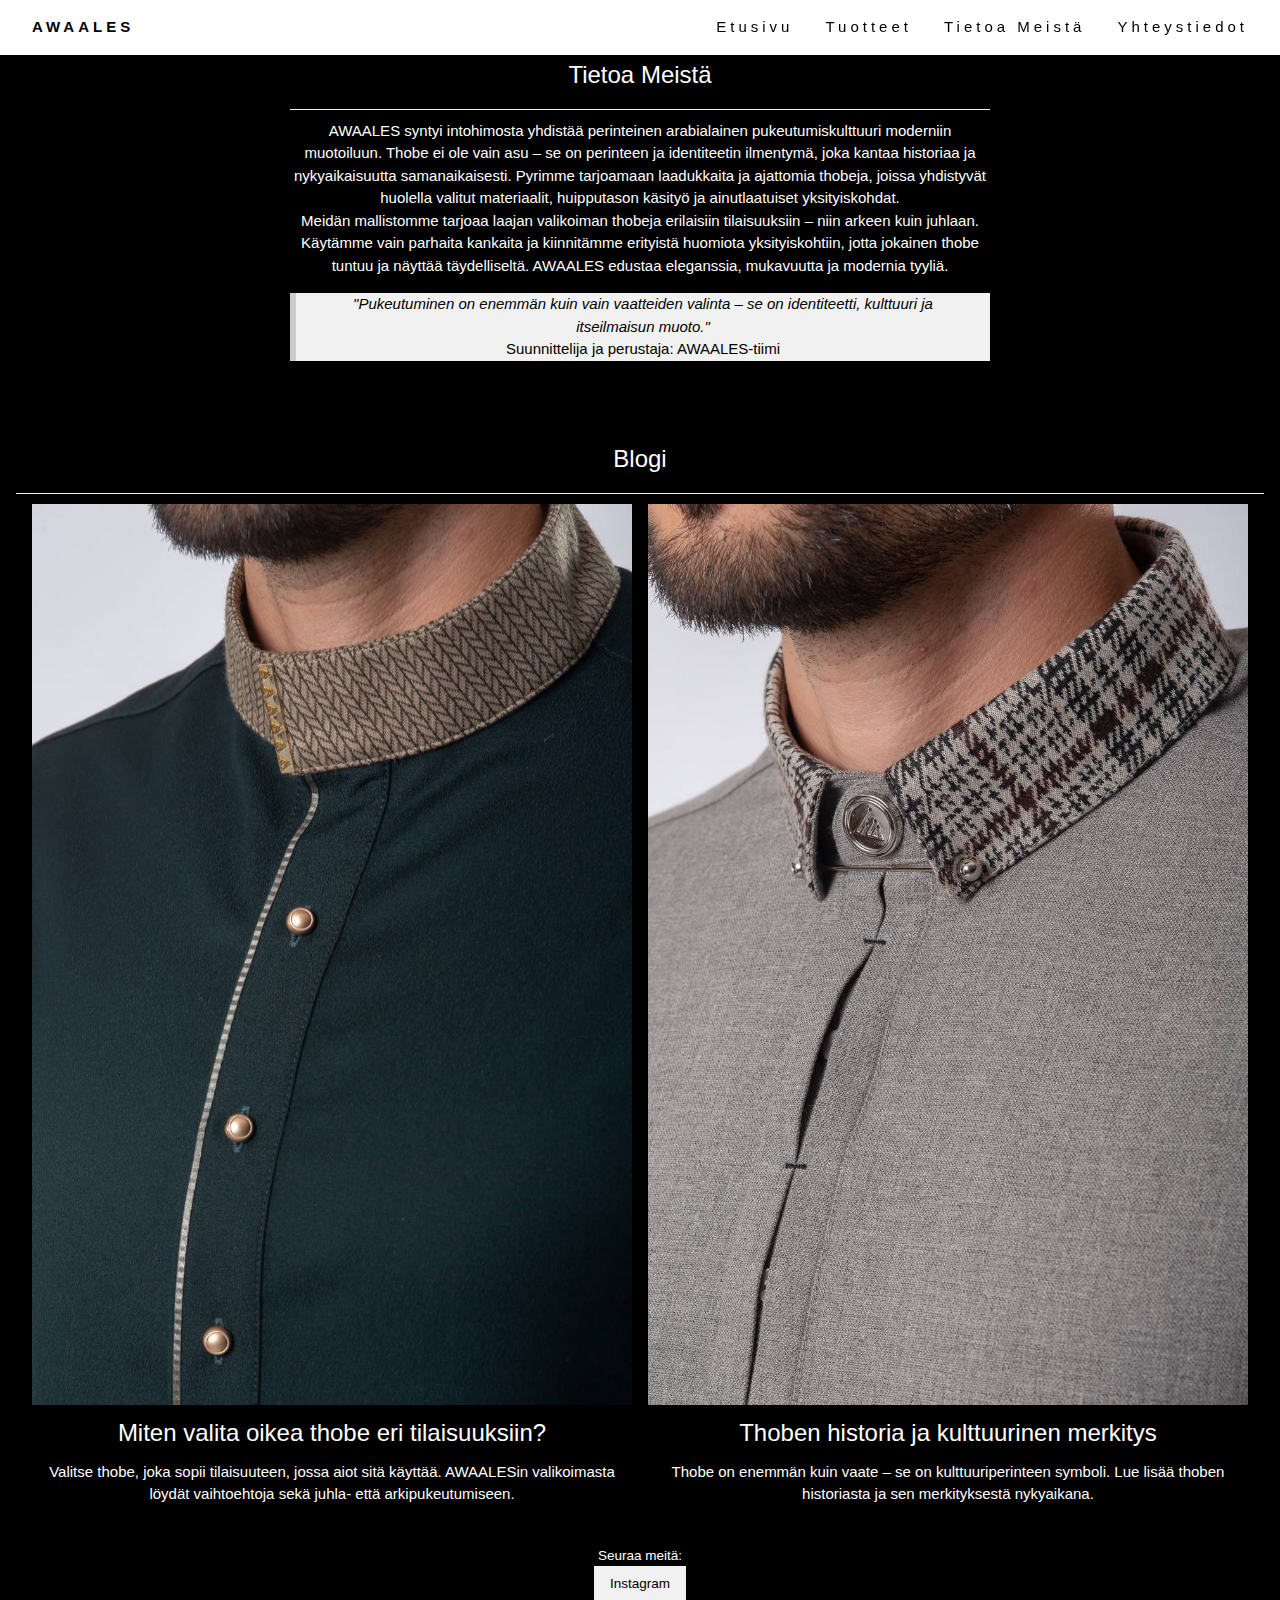
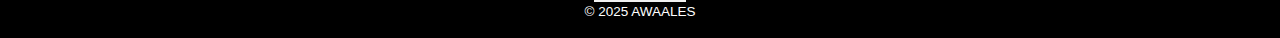
==== about.html @ 97012d6a "Update about.html" ====
<!DOCTYPE html>
<html lang="fi">
<head>
    <meta charset="UTF-8">
    <meta name="viewport" content="width=device-width, initial-scale=1.0">
    <title>Tietoa Meistä - AWAALES</title>
    <link rel="stylesheet" href="https://www.w3schools.com/w3css/4/w3.css">
    <link rel="stylesheet" href="style.css">
</head>
<body>

<div id="header"></div>
<script>
    fetch("header.html")
        .then(response => response.text())
        .then(data => document.getElementById("header").innerHTML = data);
</script>

<!-- Tietoa Meistä -sisältö -->
<main class="w3-black w3-content w3-padding" style="max-width:1564px" id="about">
    <br>
    <div class="w3-content" style="max-width:700px">
  <h3 class="w3-border-bottom w3-border-light-grey w3-padding-16">Tietoa Meistä</h3>
    <p>AWAALES syntyi intohimosta yhdistää perinteinen arabialainen pukeutumiskulttuuri moderniin muotoiluun. Thobe ei ole vain asu – se on perinteen ja identiteetin ilmentymä, joka kantaa historiaa ja nykyaikaisuutta samanaikaisesti. Pyrimme tarjoamaan laadukkaita ja ajattomia thobeja, joissa yhdistyvät huolella valitut materiaalit, huipputason käsityö ja ainutlaatuiset yksityiskohdat.</p>
    <p>Meidän mallistomme tarjoaa laajan valikoiman thobeja erilaisiin tilaisuuksiin – niin arkeen kuin juhlaan. Käytämme vain parhaita kankaita ja kiinnitämme erityistä huomiota yksityiskohtiin, jotta jokainen thobe tuntuu ja näyttää täydelliseltä. AWAALES edustaa eleganssia, mukavuutta ja modernia tyyliä.</p>
    <div class="w3-panel w3-leftbar w3-light-grey">
      <p><i>"Pukeutuminen on enemmän kuin vain vaatteiden valinta – se on identiteetti, kulttuuri ja itseilmaisun muoto."</i></p>
      <p>Suunnittelija ja perustaja: AWAALES-tiimi</p>
    </div>
    
</main>
<!-- Blogisisältö -->
<main class="w3-black w3-content w3-padding" style="max-width:1564px" id="blog">
    <br>
    <h3 class="w3-border-bottom w3-border-light-grey w3-padding-16">Blogi</h3>
    <div class="w3-row-padding">
        <div class="w3-col l6 m6 w3-margin-bottom">
            <img src="IMG_1146.JPG" alt="Thoben valinta" style="width:100%">
            <h3>Miten valita oikea thobe eri tilaisuuksiin?</h3>
            <p>Valitse thobe, joka sopii tilaisuuteen, jossa aiot sitä käyttää. AWAALESin valikoimasta löydät vaihtoehtoja sekä juhla- että arkipukeutumiseen.</p>
        </div>
        <div class="w3-col l6 m6 w3-margin-bottom">
            <img src="IMG_1148.JPG" alt="Thoben historia" style="width:100%">
            <h3>Thoben historia ja kulttuurinen merkitys</h3>
            <p>Thobe on enemmän kuin vaate – se on kulttuuriperinteen symboli. Lue lisää thoben historiasta ja sen merkityksestä nykyaikana.</p>
        </div>
    </div>
</main>
<div id="footer"></div>
<script>
    fetch("footer.html")
        .then(response => response.text())
        .then(data => document.getElementById("footer").innerHTML = data);
</script>

</body>
</html>
---- style.css ----
/* Päivitetty style.css - Korjattu jättimäinen logo */

/* Reset */
* {
    margin: 0;
    padding: 0;
    box-sizing: border-box;
}

body {
    font-family: 'Poppins', sans-serif;
    background-color: #fafafa;
    color: #333;
    text-align: center;
}

/* Navigaatio */
.header {
    background: #fff;
    padding: 10px 5%;
    display: flex;
    justify-content: space-between;
    align-items: center;
    position: relative;
}

.header .logo img {
    max-width: 120px; /* Pienennetty logo */
    height: auto;
    display: block;
}

.navbar {
    background-color: #333;
}

.nav-menu {
    display: grid;
    grid-template-columns: repeat(5, 1fr); /* Adjust the number based on the number of menu items */
    list-style-type: none;
    margin: 0;
    padding: 0;
    text-align: center;
}

.nav-menu li {
    display: inline;
}

.nav-menu a {
    display: block;
    color: white;
    padding: 14px 20px;
    text-decoration: none;
}

.nav-menu a:hover {
    background-color: #111;
}
/* Hero-osio ilman jättimäistä logoa */
.hero {
    background-color: #f8f8f8;
    padding: 60px 20px;
    text-align: center;
}
.hero .logo {
    max-width: 120px; /* Adjust the size as needed */
    height: auto;
    display: block;
}
.hero h1 {
    font-size: 2rem;
    color: #c7a349;
    font-weight: bold;
    margin-top: 20px;
}

.hero p {
    font-size: 1rem;
    color: #555;
}

/* Tuotteiden esittely */
.products {
    padding: 40px 20px;
    background: #fff;
}

.products h2 {
    font-size: 1.8rem;
    color: #c7a349;
    margin-bottom: 20px;
    font-weight: bold;
}

.product-grid {
    display: grid;
    grid-template-columns: repeat(auto-fit, minmax(250px, 1fr));
    gap: 20px;
    max-width: 1000px;
    margin: 0 auto;
    padding: 10px;
}

.product-item {
    text-align: center;
    border: 1px solid #ddd;
    padding: 10px;
    border-radius: 8px;
    background: #f9f9f9;
    transition: transform 0.3s ease-in-out, box-shadow 0.3s ease-in-out;
}

.product-item img {
    width: 100%;
    max-width: 250px;
    height: auto;
    border-radius: 5px;
}

.product-item:hover {
    transform: scale(1.03);
    box-shadow: 0 3px 10px rgba(0, 0, 0, 0.1);
}

/* Footer */
footer {
    background-color: #222;
    color: #fff;
    padding: 15px;
    font-size: 0.9rem;
}

.social-icons {
    display: flex;
    justify-content: center;
    gap: 10px;
    margin-bottom: 8px;
}

.social-icon {
    color: #c7a349;
    font-size: 20px;
    transition: color 0.3s;
}

.social-icon:hover {
    color: #fff;
}
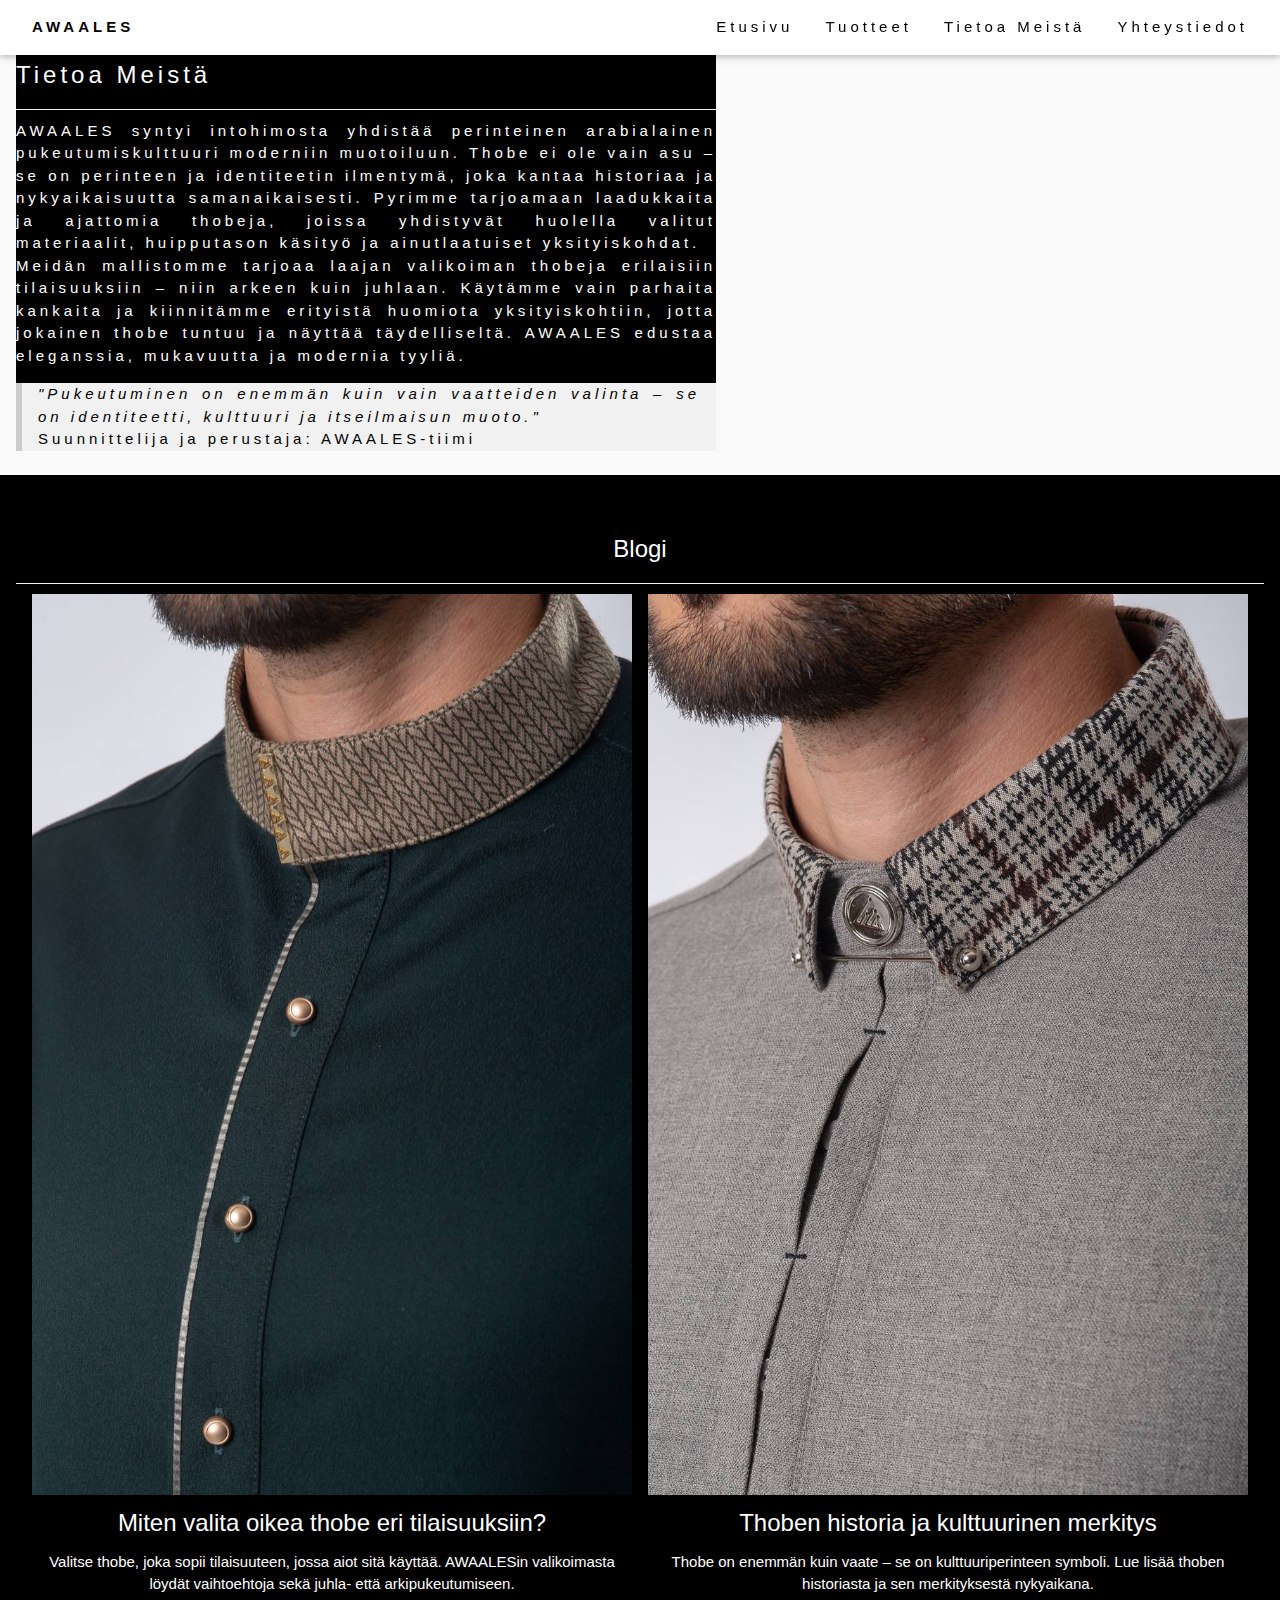
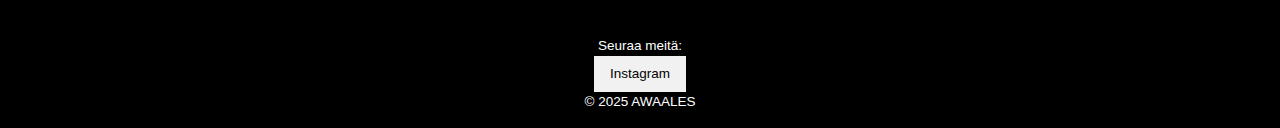
==== commit cd3d39b7: "Update about.html" ====
--- a/about.html
+++ b/about.html
@@ -17,9 +17,9 @@
 </script>
 
 <!-- Tietoa Meistä -sisältö -->
-<main class="w3-black w3-content w3-padding" style="max-width:1564px" id="about">
+<main class="w3-wide w3-content w3-padding" style="max-width:1564px" id="about">
     <br>
-    <div class="w3-content" style="max-width:700px">
+    <div class="w3-black w3-justify" style="max-width:700px">
   <h3 class="w3-border-bottom w3-border-light-grey w3-padding-16">Tietoa Meistä</h3>
     <p>AWAALES syntyi intohimosta yhdistää perinteinen arabialainen pukeutumiskulttuuri moderniin muotoiluun. Thobe ei ole vain asu – se on perinteen ja identiteetin ilmentymä, joka kantaa historiaa ja nykyaikaisuutta samanaikaisesti. Pyrimme tarjoamaan laadukkaita ja ajattomia thobeja, joissa yhdistyvät huolella valitut materiaalit, huipputason käsityö ja ainutlaatuiset yksityiskohdat.</p>
     <p>Meidän mallistomme tarjoaa laajan valikoiman thobeja erilaisiin tilaisuuksiin – niin arkeen kuin juhlaan. Käytämme vain parhaita kankaita ja kiinnitämme erityistä huomiota yksityiskohtiin, jotta jokainen thobe tuntuu ja näyttää täydelliseltä. AWAALES edustaa eleganssia, mukavuutta ja modernia tyyliä.</p>
@@ -33,7 +33,7 @@
 <main class="w3-black w3-content w3-padding" style="max-width:1564px" id="blog">
     <br>
     <h3 class="w3-border-bottom w3-border-light-grey w3-padding-16">Blogi</h3>
-    <div class="w3-row-padding">
+    <div class="w3-black w3-row-padding">
         <div class="w3-col l6 m6 w3-margin-bottom">
             <img src="IMG_1146.JPG" alt="Thoben valinta" style="width:100%">
             <h3>Miten valita oikea thobe eri tilaisuuksiin?</h3>
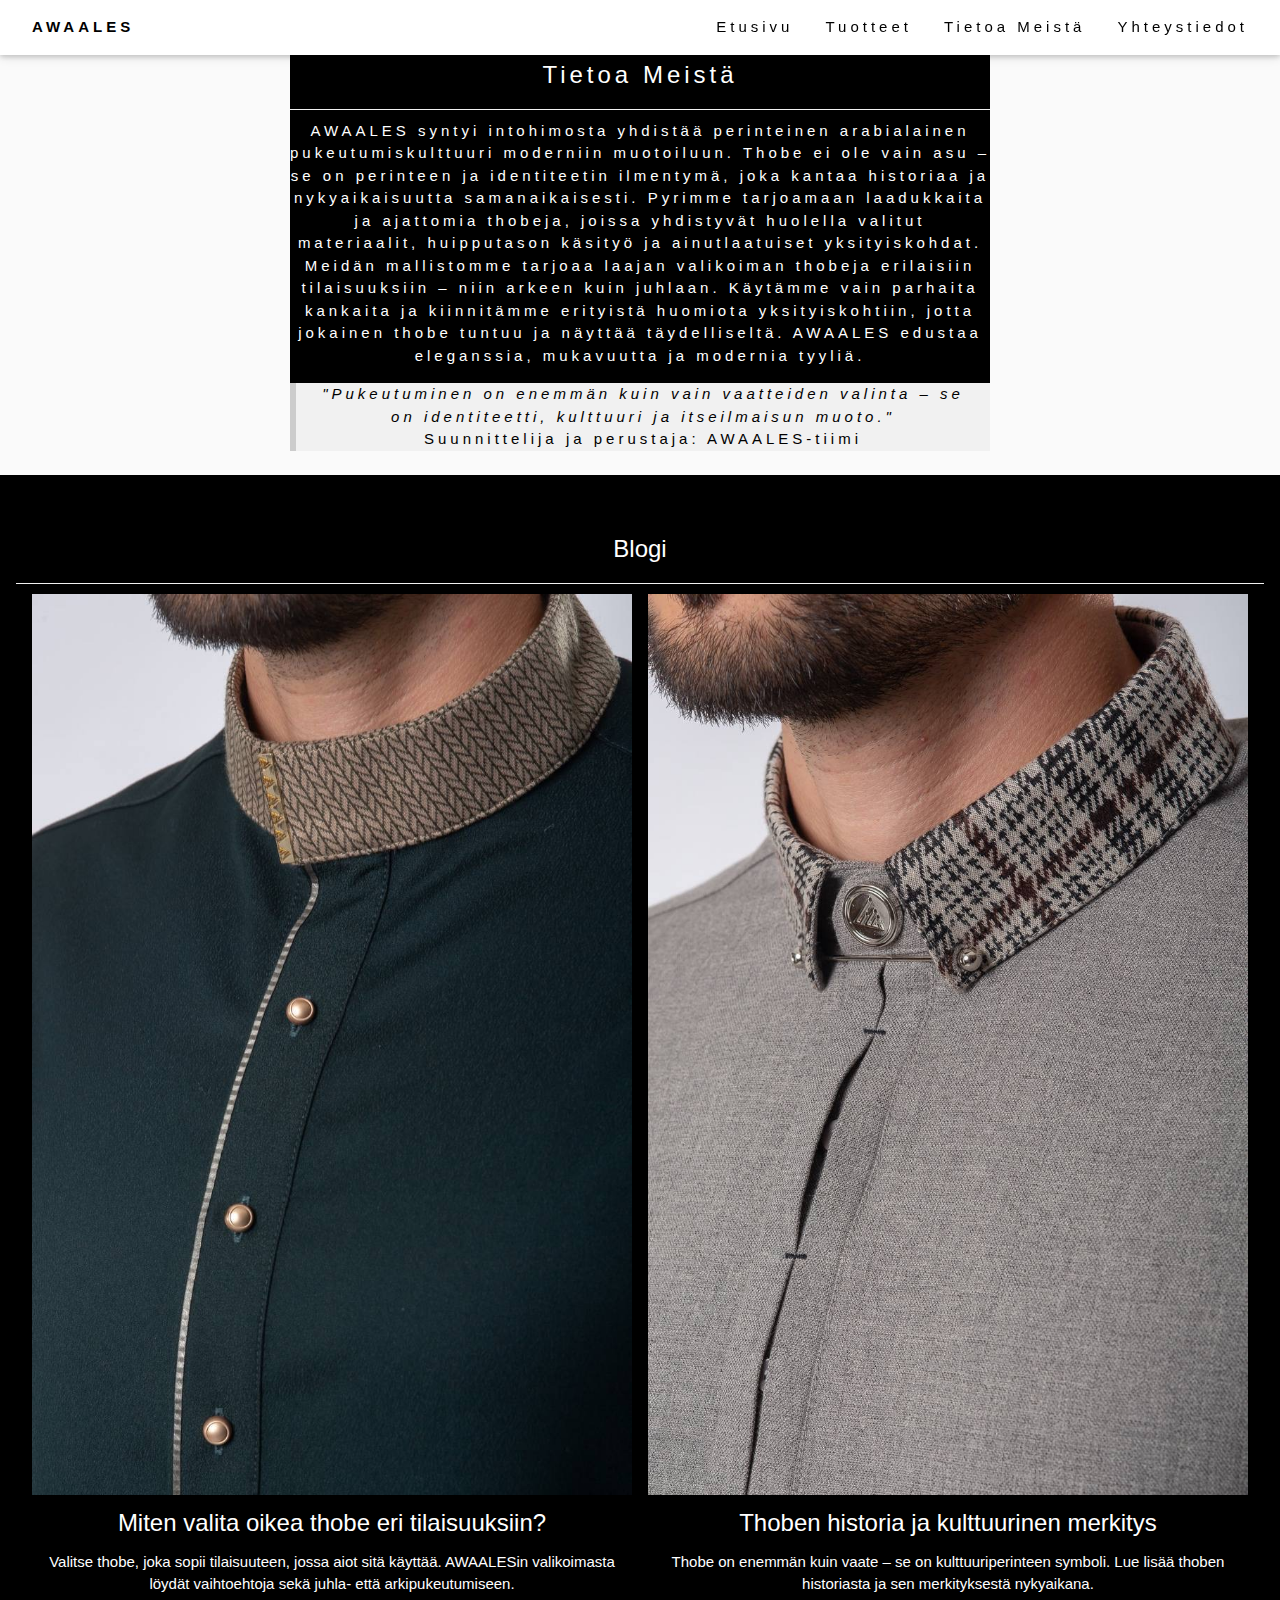
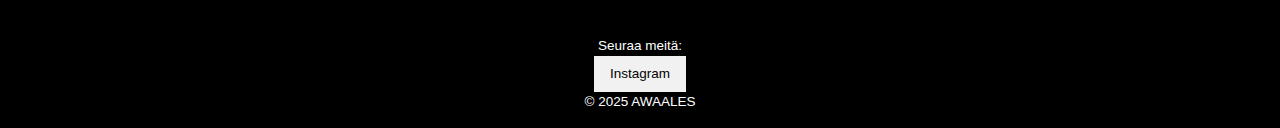
==== commit 43e4aa89: "Update about.html" ====
--- a/about.html
+++ b/about.html
@@ -19,7 +19,7 @@
 <!-- Tietoa Meistä -sisältö -->
 <main class="w3-wide w3-content w3-padding" style="max-width:1564px" id="about">
     <br>
-    <div class="w3-black w3-justify" style="max-width:700px">
+    <div class="w3-black w3-content" style="max-width:700px">
   <h3 class="w3-border-bottom w3-border-light-grey w3-padding-16">Tietoa Meistä</h3>
     <p>AWAALES syntyi intohimosta yhdistää perinteinen arabialainen pukeutumiskulttuuri moderniin muotoiluun. Thobe ei ole vain asu – se on perinteen ja identiteetin ilmentymä, joka kantaa historiaa ja nykyaikaisuutta samanaikaisesti. Pyrimme tarjoamaan laadukkaita ja ajattomia thobeja, joissa yhdistyvät huolella valitut materiaalit, huipputason käsityö ja ainutlaatuiset yksityiskohdat.</p>
     <p>Meidän mallistomme tarjoaa laajan valikoiman thobeja erilaisiin tilaisuuksiin – niin arkeen kuin juhlaan. Käytämme vain parhaita kankaita ja kiinnitämme erityistä huomiota yksityiskohtiin, jotta jokainen thobe tuntuu ja näyttää täydelliseltä. AWAALES edustaa eleganssia, mukavuutta ja modernia tyyliä.</p>
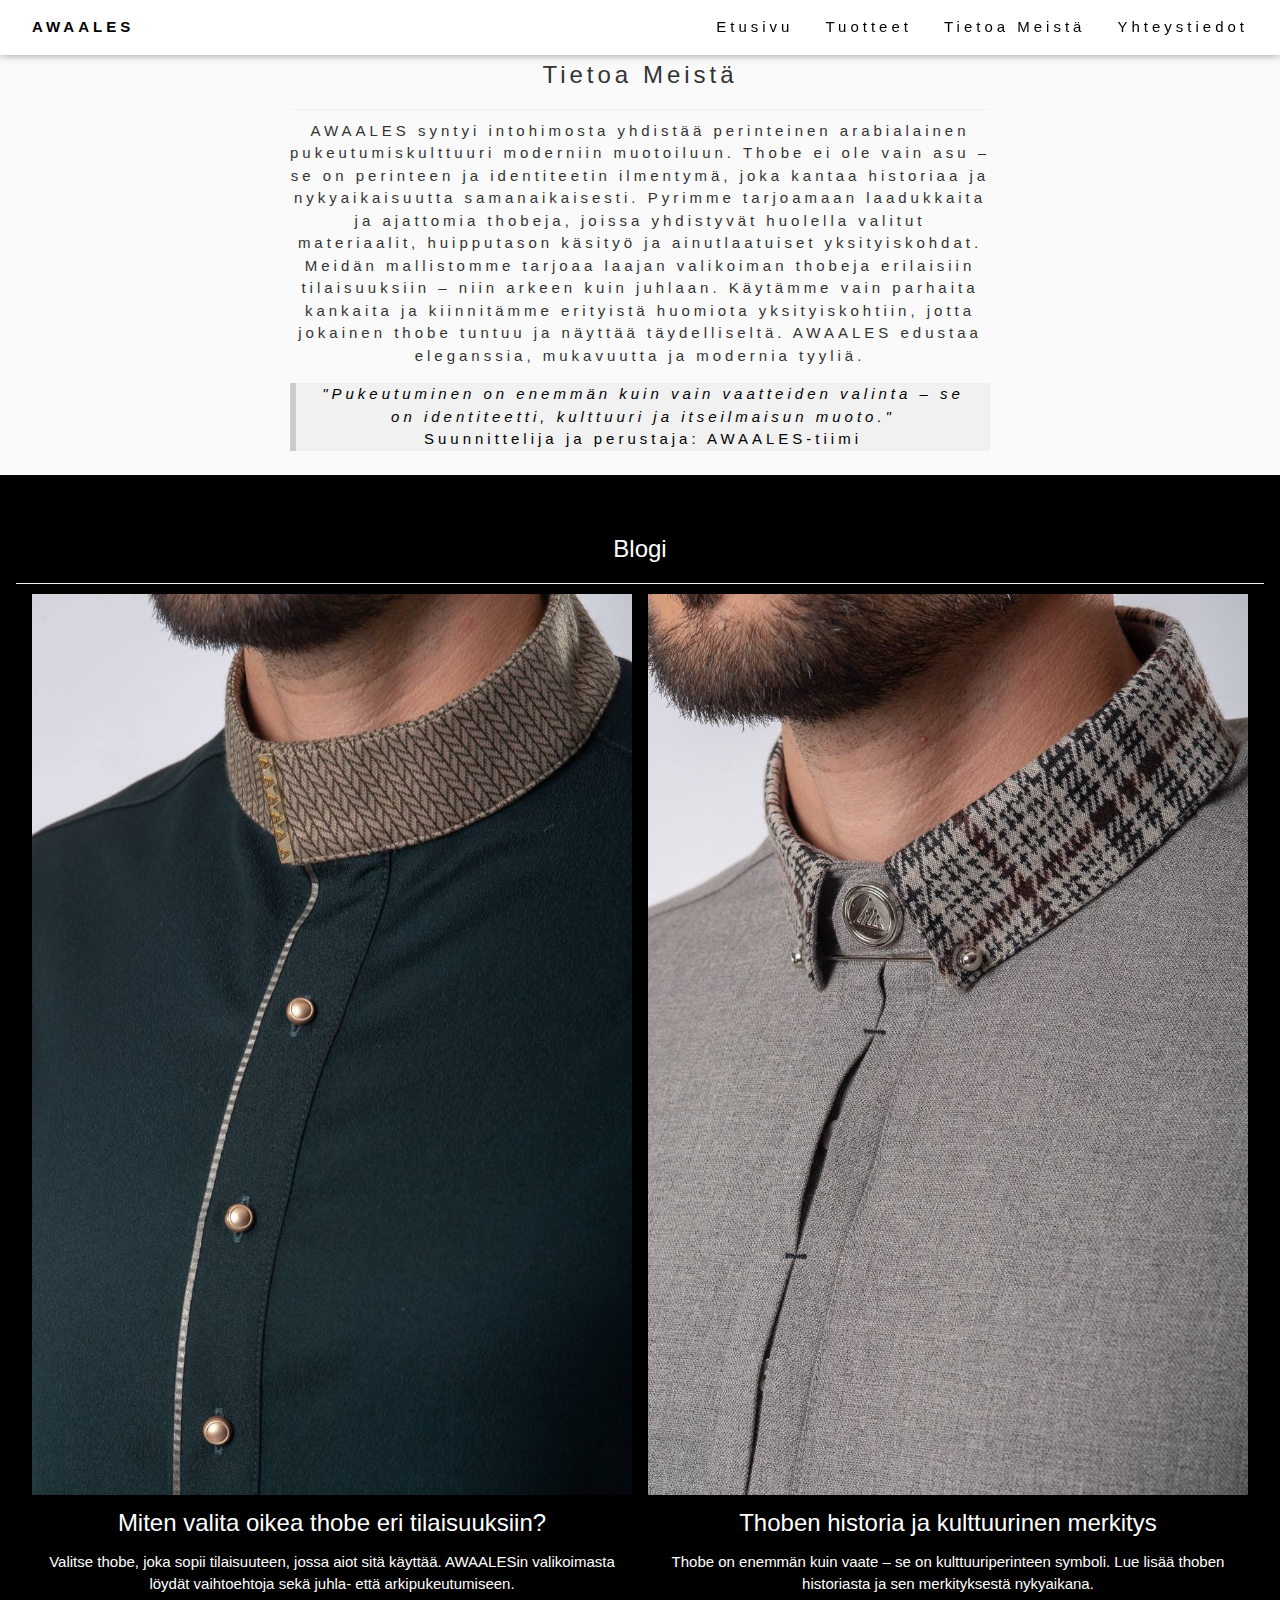
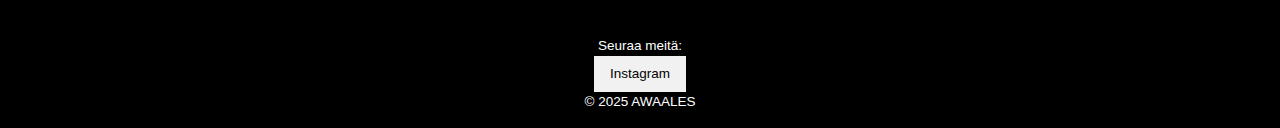
==== commit bd8dd29f: "Update about.html" ====
--- a/about.html
+++ b/about.html
@@ -19,7 +19,7 @@
 <!-- Tietoa Meistä -sisältö -->
 <main class="w3-wide w3-content w3-padding" style="max-width:1564px" id="about">
     <br>
-    <div class="w3-black w3-content" style="max-width:700px">
+    <div class="w3-content" style="max-width:700px">
   <h3 class="w3-border-bottom w3-border-light-grey w3-padding-16">Tietoa Meistä</h3>
     <p>AWAALES syntyi intohimosta yhdistää perinteinen arabialainen pukeutumiskulttuuri moderniin muotoiluun. Thobe ei ole vain asu – se on perinteen ja identiteetin ilmentymä, joka kantaa historiaa ja nykyaikaisuutta samanaikaisesti. Pyrimme tarjoamaan laadukkaita ja ajattomia thobeja, joissa yhdistyvät huolella valitut materiaalit, huipputason käsityö ja ainutlaatuiset yksityiskohdat.</p>
     <p>Meidän mallistomme tarjoaa laajan valikoiman thobeja erilaisiin tilaisuuksiin – niin arkeen kuin juhlaan. Käytämme vain parhaita kankaita ja kiinnitämme erityistä huomiota yksityiskohtiin, jotta jokainen thobe tuntuu ja näyttää täydelliseltä. AWAALES edustaa eleganssia, mukavuutta ja modernia tyyliä.</p>
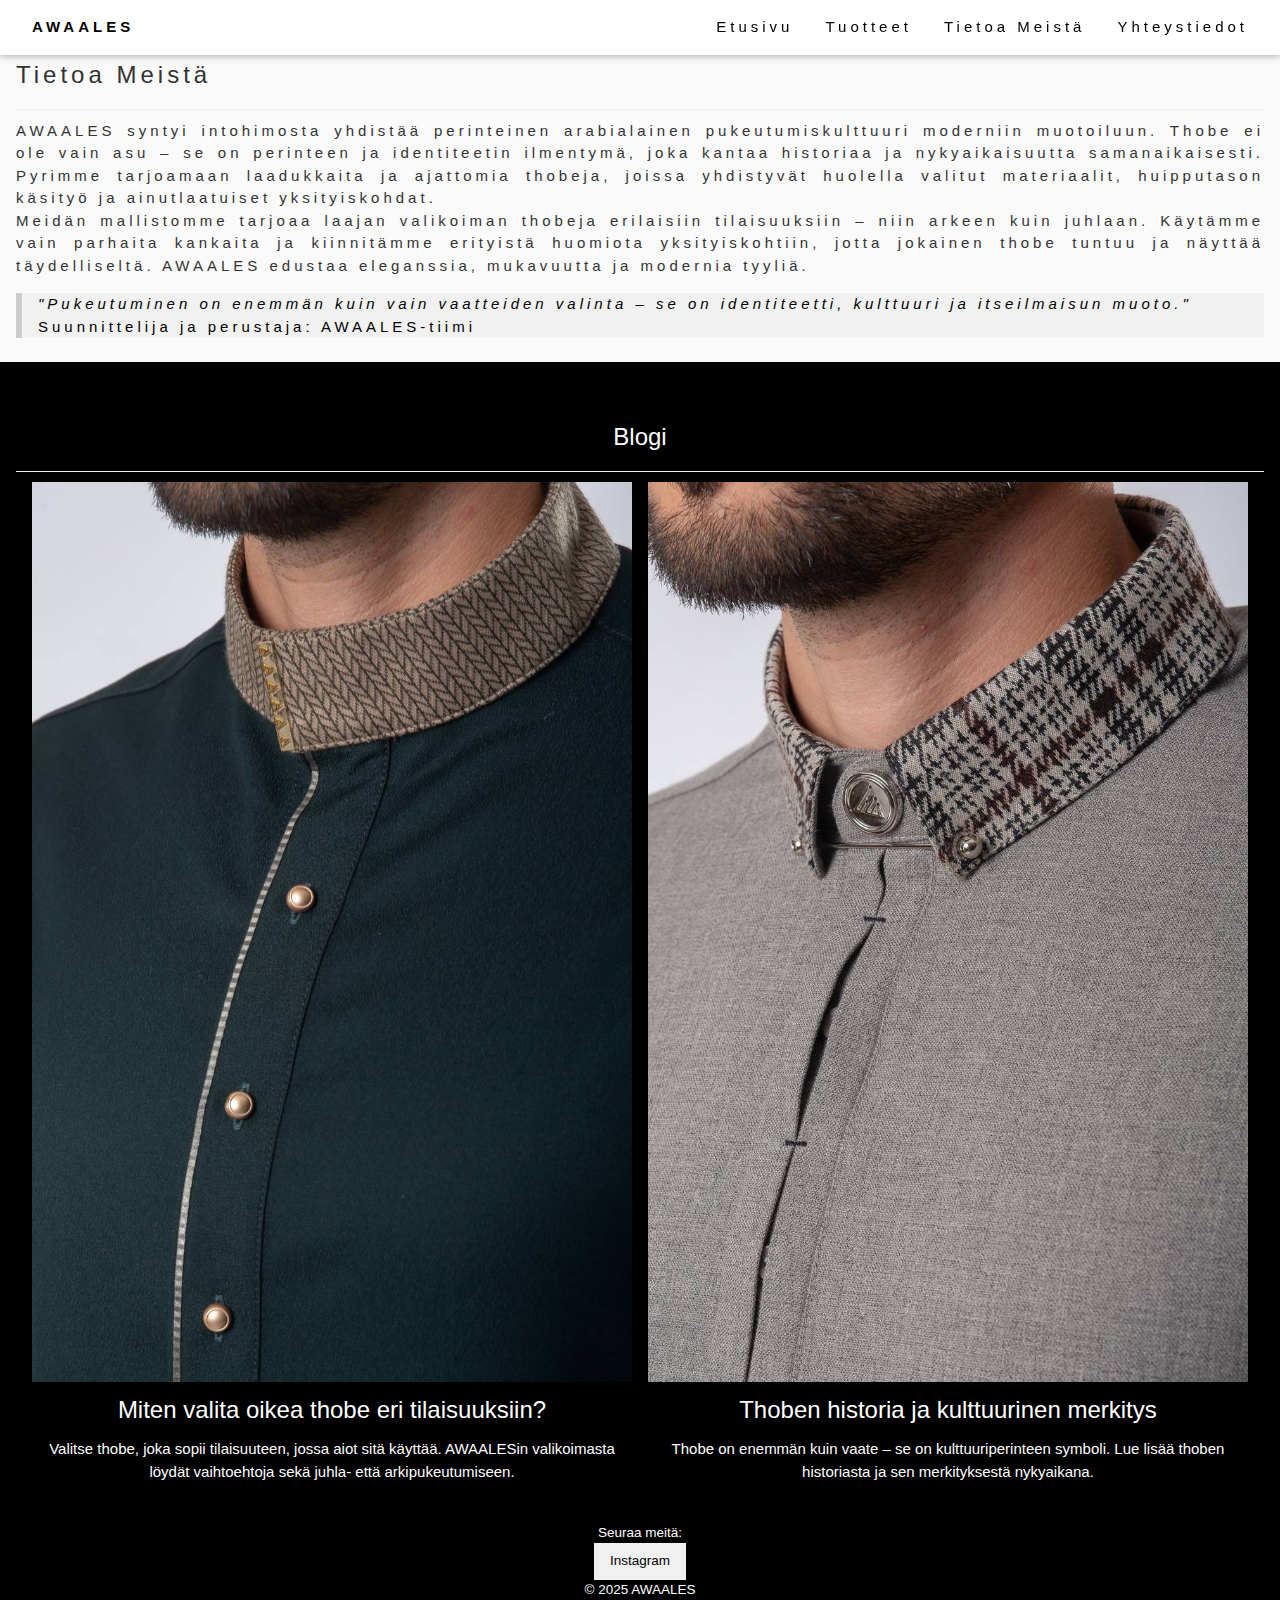
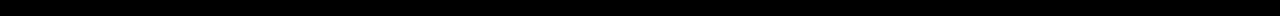
==== commit 5ad03854: "Update about.html" ====
--- a/about.html
+++ b/about.html
@@ -19,7 +19,7 @@
 <!-- Tietoa Meistä -sisältö -->
 <main class="w3-wide w3-content w3-padding" style="max-width:1564px" id="about">
     <br>
-    <div class="w3-content" style="max-width:700px">
+    <div class="w3-justify style="max-width:700px">
   <h3 class="w3-border-bottom w3-border-light-grey w3-padding-16">Tietoa Meistä</h3>
     <p>AWAALES syntyi intohimosta yhdistää perinteinen arabialainen pukeutumiskulttuuri moderniin muotoiluun. Thobe ei ole vain asu – se on perinteen ja identiteetin ilmentymä, joka kantaa historiaa ja nykyaikaisuutta samanaikaisesti. Pyrimme tarjoamaan laadukkaita ja ajattomia thobeja, joissa yhdistyvät huolella valitut materiaalit, huipputason käsityö ja ainutlaatuiset yksityiskohdat.</p>
     <p>Meidän mallistomme tarjoaa laajan valikoiman thobeja erilaisiin tilaisuuksiin – niin arkeen kuin juhlaan. Käytämme vain parhaita kankaita ja kiinnitämme erityistä huomiota yksityiskohtiin, jotta jokainen thobe tuntuu ja näyttää täydelliseltä. AWAALES edustaa eleganssia, mukavuutta ja modernia tyyliä.</p>
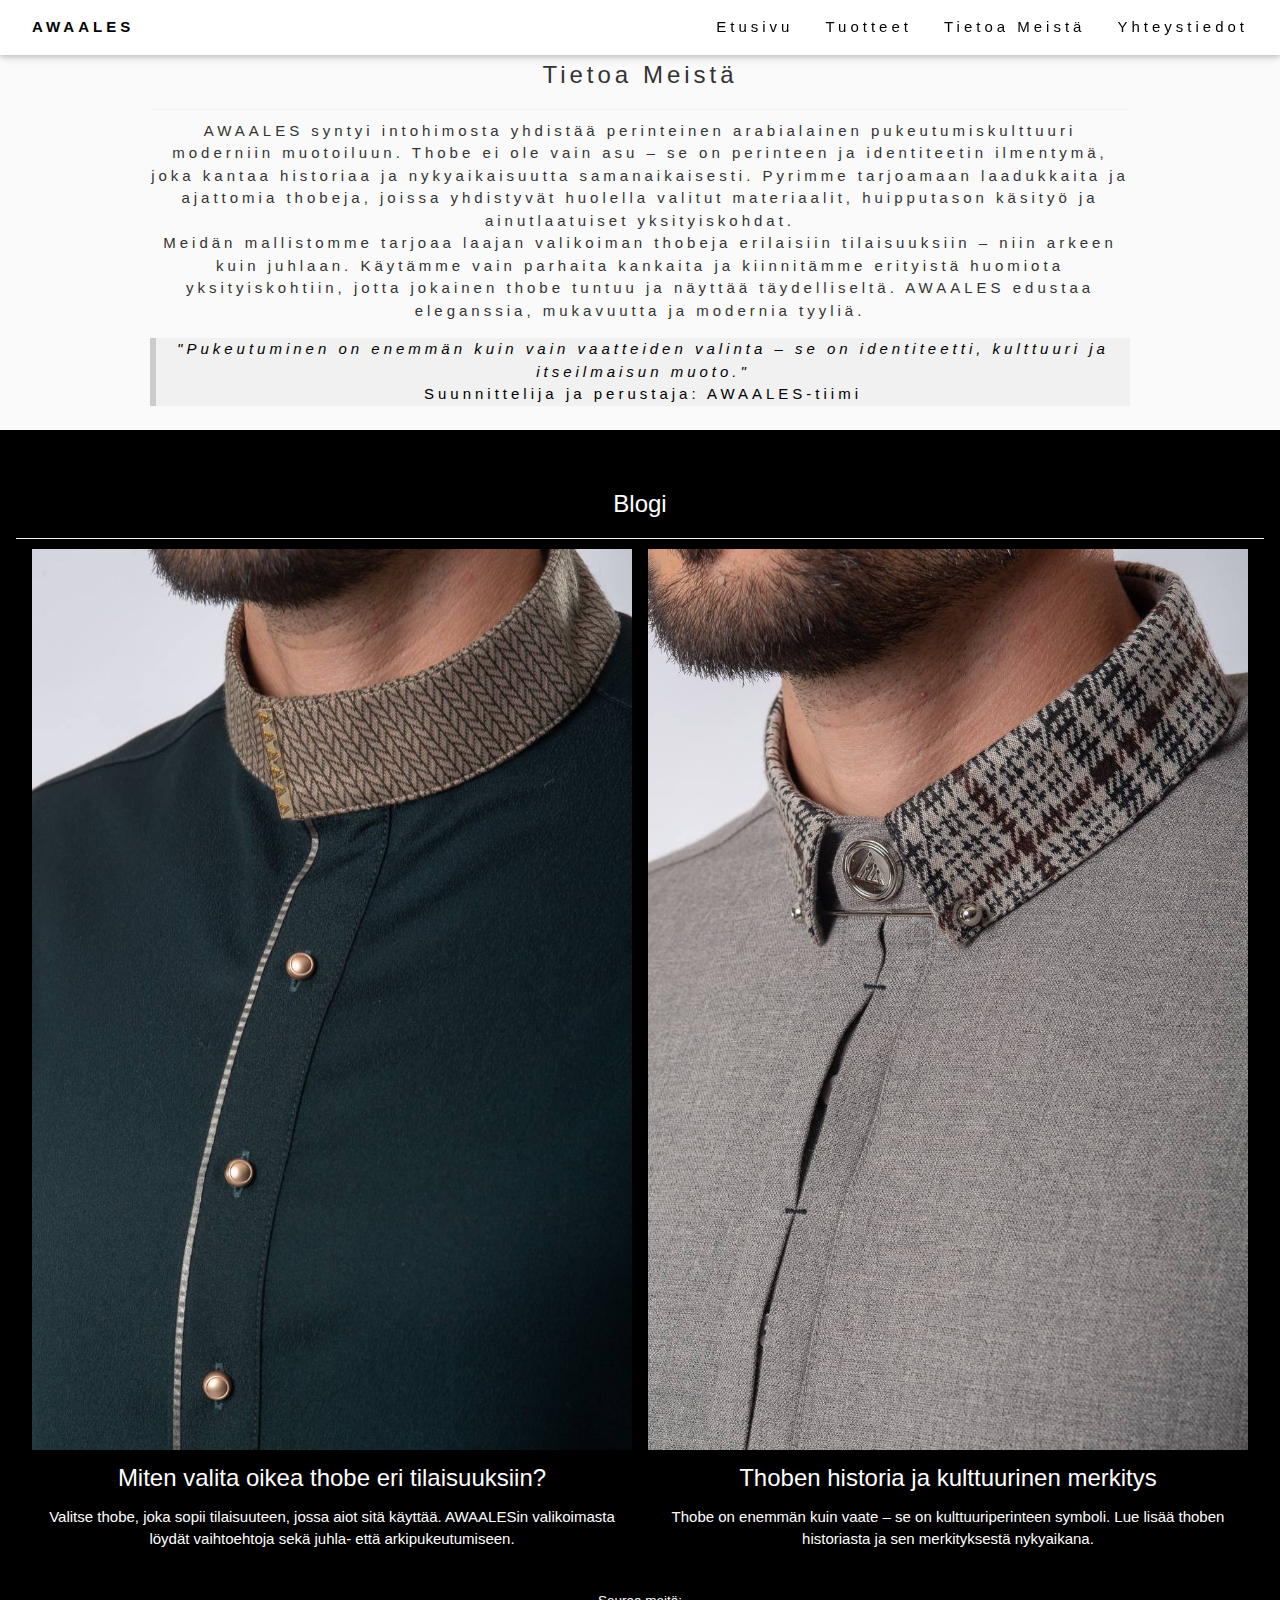
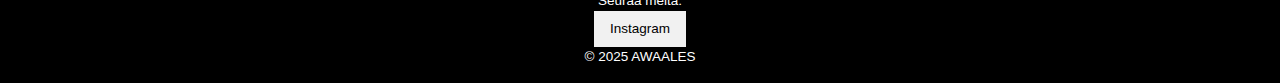
==== commit 1344d08f: "Update about.html" ====
--- a/about.html
+++ b/about.html
@@ -19,8 +19,8 @@
 <!-- Tietoa Meistä -sisältö -->
 <main class="w3-wide w3-content w3-padding" style="max-width:1564px" id="about">
     <br>
-    <div class="w3-justify style="max-width:700px">
-  <h3 class="w3-border-bottom w3-border-light-grey w3-padding-16">Tietoa Meistä</h3>
+    <div class="w3-content style="max-width:700px">
+  <h3 class="w3-wide w3-border-bottom w3-border-light-grey w3-padding-16">Tietoa Meistä</h3>
     <p>AWAALES syntyi intohimosta yhdistää perinteinen arabialainen pukeutumiskulttuuri moderniin muotoiluun. Thobe ei ole vain asu – se on perinteen ja identiteetin ilmentymä, joka kantaa historiaa ja nykyaikaisuutta samanaikaisesti. Pyrimme tarjoamaan laadukkaita ja ajattomia thobeja, joissa yhdistyvät huolella valitut materiaalit, huipputason käsityö ja ainutlaatuiset yksityiskohdat.</p>
     <p>Meidän mallistomme tarjoaa laajan valikoiman thobeja erilaisiin tilaisuuksiin – niin arkeen kuin juhlaan. Käytämme vain parhaita kankaita ja kiinnitämme erityistä huomiota yksityiskohtiin, jotta jokainen thobe tuntuu ja näyttää täydelliseltä. AWAALES edustaa eleganssia, mukavuutta ja modernia tyyliä.</p>
     <div class="w3-panel w3-leftbar w3-light-grey">
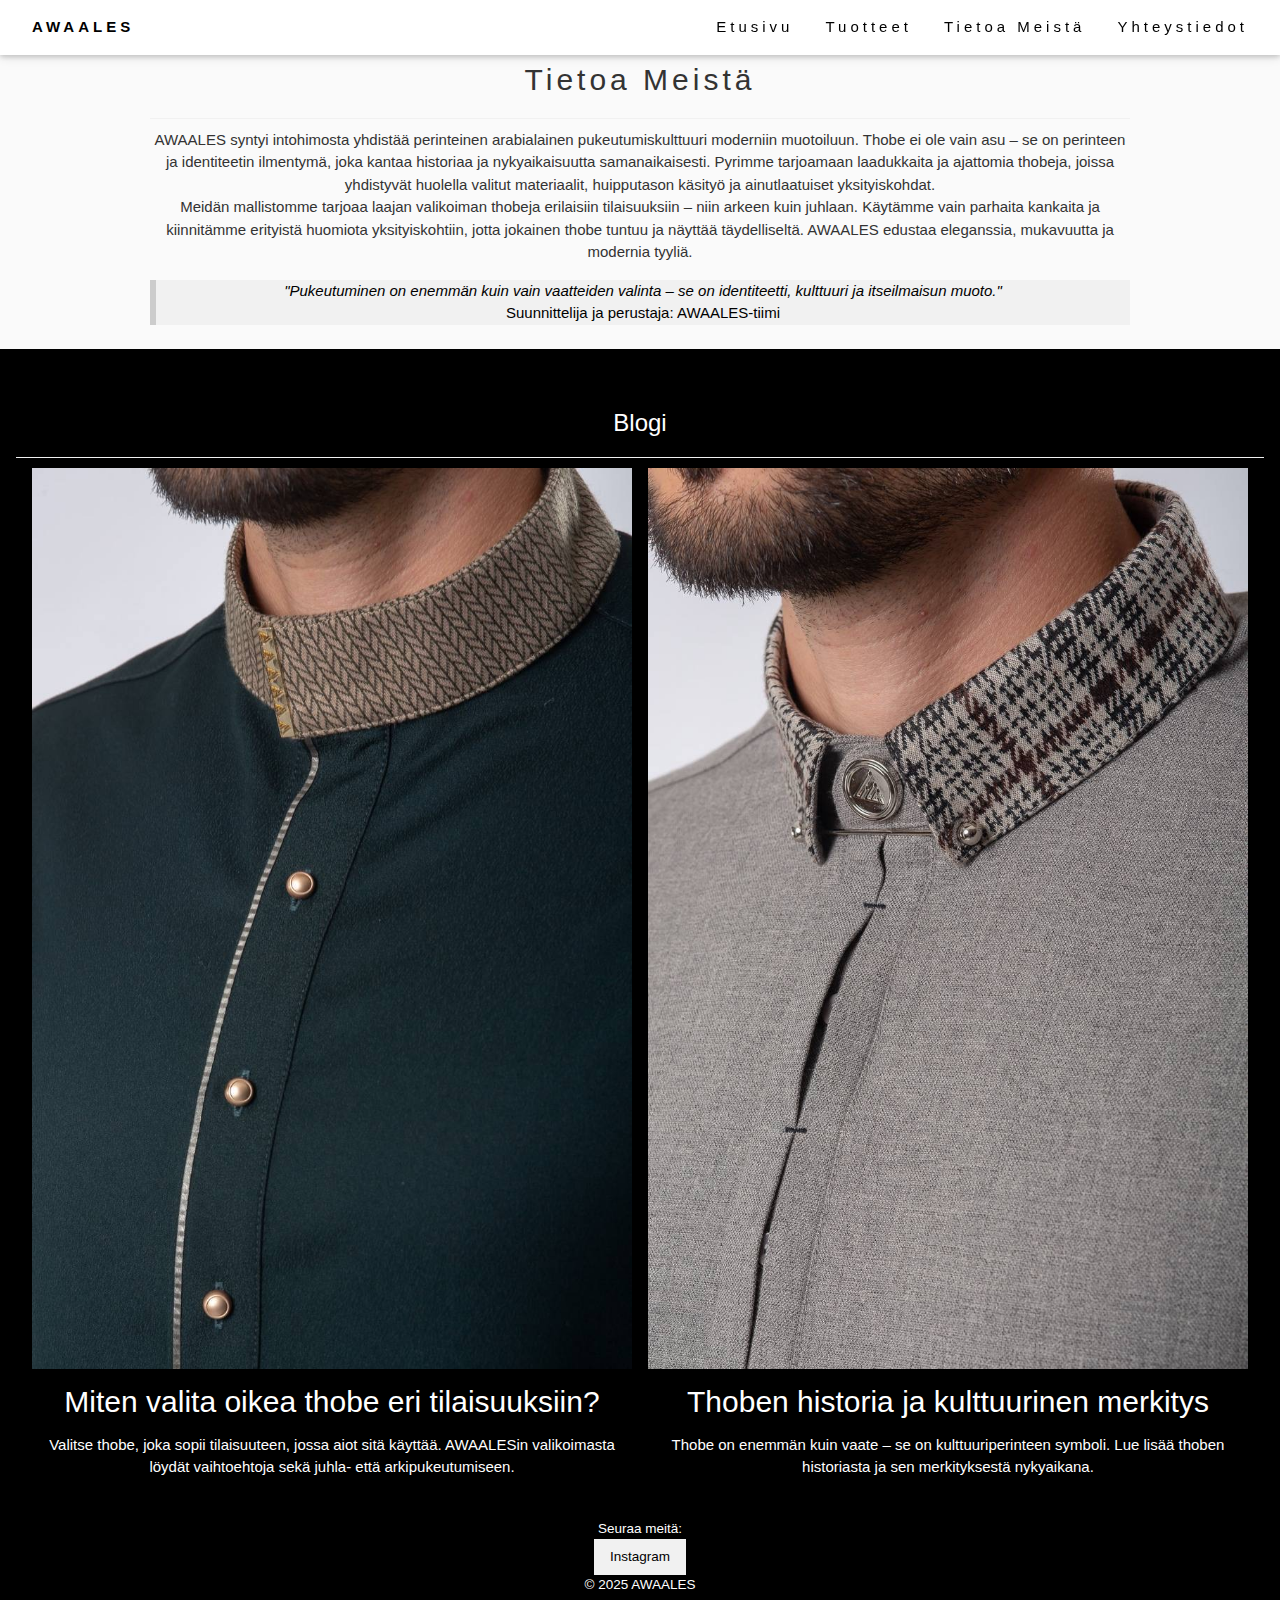
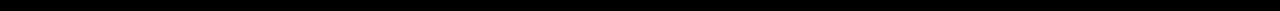
==== commit 0dd2afa6: "Update about.html" ====
--- a/about.html
+++ b/about.html
@@ -17,10 +17,10 @@
 </script>
 
 <!-- Tietoa Meistä -sisältö -->
-<main class="w3-wide w3-content w3-padding" style="max-width:1564px" id="about">
+<main class="w3-content w3-padding" style="max-width:1564px" id="about">
     <br>
     <div class="w3-content style="max-width:700px">
-  <h3 class="w3-wide w3-border-bottom w3-border-light-grey w3-padding-16">Tietoa Meistä</h3>
+  <h2 class="w3-wide w3-border-bottom w3-border-light-grey w3-padding-16">Tietoa Meistä</h2>
     <p>AWAALES syntyi intohimosta yhdistää perinteinen arabialainen pukeutumiskulttuuri moderniin muotoiluun. Thobe ei ole vain asu – se on perinteen ja identiteetin ilmentymä, joka kantaa historiaa ja nykyaikaisuutta samanaikaisesti. Pyrimme tarjoamaan laadukkaita ja ajattomia thobeja, joissa yhdistyvät huolella valitut materiaalit, huipputason käsityö ja ainutlaatuiset yksityiskohdat.</p>
     <p>Meidän mallistomme tarjoaa laajan valikoiman thobeja erilaisiin tilaisuuksiin – niin arkeen kuin juhlaan. Käytämme vain parhaita kankaita ja kiinnitämme erityistä huomiota yksityiskohtiin, jotta jokainen thobe tuntuu ja näyttää täydelliseltä. AWAALES edustaa eleganssia, mukavuutta ja modernia tyyliä.</p>
     <div class="w3-panel w3-leftbar w3-light-grey">
@@ -32,16 +32,16 @@
 <!-- Blogisisältö -->
 <main class="w3-black w3-content w3-padding" style="max-width:1564px" id="blog">
     <br>
-    <h3 class="w3-border-bottom w3-border-light-grey w3-padding-16">Blogi</h3>
+    <h3 class="w3-border-bottom w3-border-light-grey w3-padding-16">Blogi</h2>
     <div class="w3-black w3-row-padding">
         <div class="w3-col l6 m6 w3-margin-bottom">
             <img src="IMG_1146.JPG" alt="Thoben valinta" style="width:100%">
-            <h3>Miten valita oikea thobe eri tilaisuuksiin?</h3>
+            <h2>Miten valita oikea thobe eri tilaisuuksiin?</h2>
             <p>Valitse thobe, joka sopii tilaisuuteen, jossa aiot sitä käyttää. AWAALESin valikoimasta löydät vaihtoehtoja sekä juhla- että arkipukeutumiseen.</p>
         </div>
         <div class="w3-col l6 m6 w3-margin-bottom">
             <img src="IMG_1148.JPG" alt="Thoben historia" style="width:100%">
-            <h3>Thoben historia ja kulttuurinen merkitys</h3>
+            <h2>Thoben historia ja kulttuurinen merkitys</h2>
             <p>Thobe on enemmän kuin vaate – se on kulttuuriperinteen symboli. Lue lisää thoben historiasta ja sen merkityksestä nykyaikana.</p>
         </div>
     </div>
